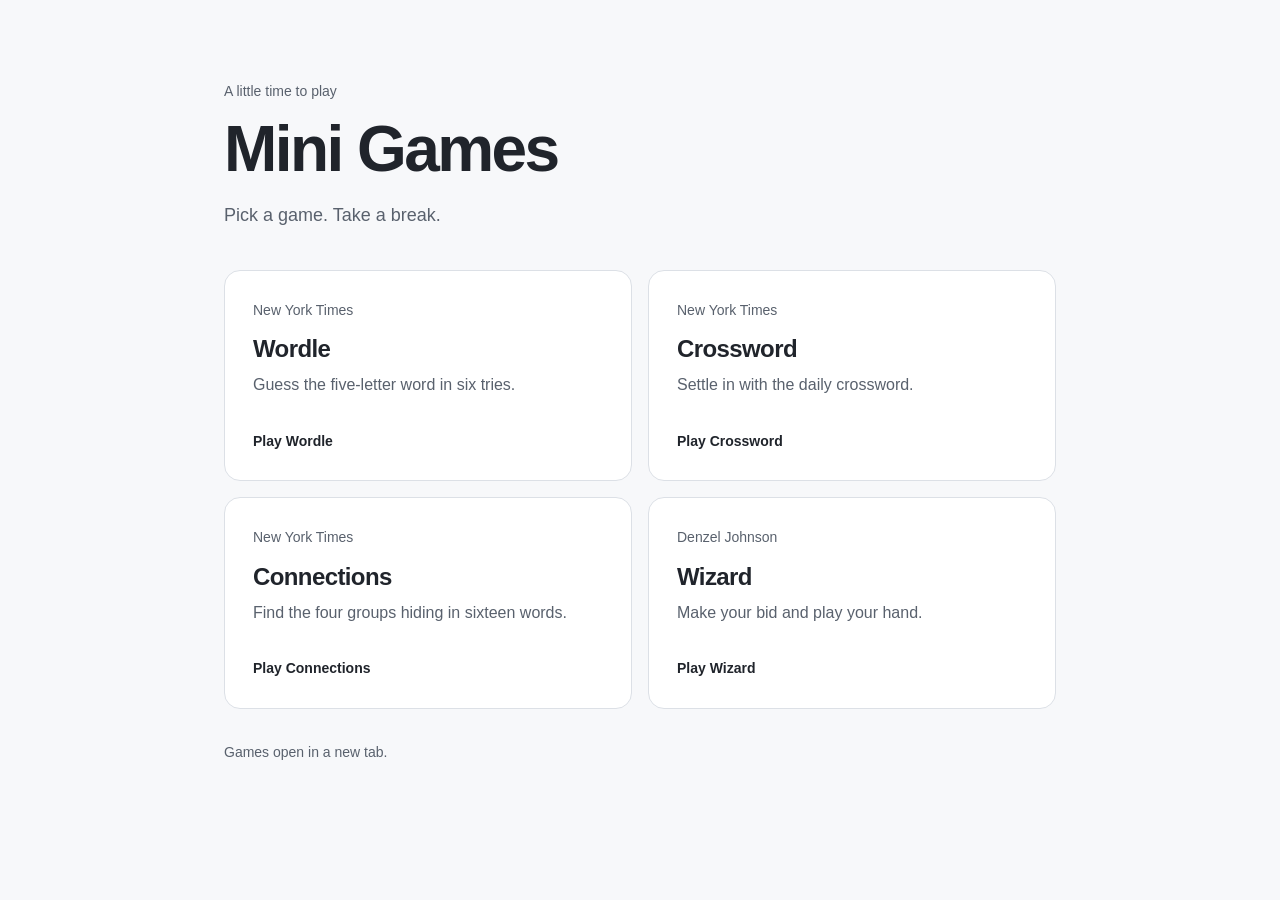
==== index.html @ c49edb9c "Publish Mini Games from source b6e7cf1" ====
<!doctype html>
<html lang="en">
<head>
  <meta charset="utf-8">
  <meta name="viewport" content="width=device-width, initial-scale=1">
  <meta name="description" content="A small collection of games for your next break.">
  <title>Mini Games</title>
  <link rel="icon" type="image/svg+xml" href="./favicon.svg">
  <link rel="stylesheet" href="./styles.css">
</head>
<body>
  <main class="page">
    <header class="page-header">
      <p class="eyebrow">A little time to play</p>
      <h1>Mini Games</h1>
      <p class="intro">Pick a game. Take a break.</p>
    </header>

    <nav class="games" aria-label="Choose a game">
      <a class="game-card" href="https://www.nytimes.com/games/wordle/index.html" target="_blank" rel="noopener noreferrer">
        <span class="source">New York Times</span>
        <h2>Wordle</h2>
        <p>Guess the five-letter word in six tries.</p>
        <span class="play">Play Wordle<span class="sr-only"> (opens in a new tab)</span></span>
      </a>

      <a class="game-card" href="https://www.nytimes.com/crosswords/game/daily" target="_blank" rel="noopener noreferrer">
        <span class="source">New York Times</span>
        <h2>Crossword</h2>
        <p>Settle in with the daily crossword.</p>
        <span class="play">Play Crossword<span class="sr-only"> (opens in a new tab)</span></span>
      </a>

      <a class="game-card" href="https://www.nytimes.com/games/connections" target="_blank" rel="noopener noreferrer">
        <span class="source">New York Times</span>
        <h2>Connections</h2>
        <p>Find the four groups hiding in sixteen words.</p>
        <span class="play">Play Connections<span class="sr-only"> (opens in a new tab)</span></span>
      </a>

      <a class="game-card" href="https://denzeljohnson.github.io/wizard-card-game/" target="_blank" rel="noopener noreferrer">
        <span class="source">Denzel Johnson</span>
        <h2>Wizard</h2>
        <p>Make your bid and play your hand.</p>
        <span class="play">Play Wizard<span class="sr-only"> (opens in a new tab)</span></span>
      </a>
    </nav>

    <footer><p>Games open in a new tab.</p></footer>
  </main>
</body>
</html>
---- styles.css ----
:root {
  color-scheme: light;
  font-family: -apple-system, BlinkMacSystemFont, "Segoe UI", sans-serif;
  color: #20242b;
  background: #f7f8fa;
}

* { box-sizing: border-box; }
body { margin: 0; line-height: 1.6; }
.page { width: min(100% - 3rem, 52rem); margin: 0 auto; padding: 5rem 0 2rem; }
.page-header { margin-bottom: 2.5rem; }
.eyebrow { margin: 0 0 .75rem; color: #59616d; font-size: .875rem; }
h1 { margin: 0; font-size: clamp(2.5rem, 7vw, 4rem); line-height: 1.1; letter-spacing: -.04em; }
.intro { margin: 1rem 0 0; color: #59616d; font-size: 1.125rem; }
.games { display: grid; grid-template-columns: repeat(2, minmax(0, 1fr)); gap: 1rem; }

.game-card {
  display: flex;
  flex-direction: column;
  min-width: 0;
  padding: 1.75rem;
  background: #fff;
  border: 1px solid #dce0e6;
  border-radius: 1rem;
  color: inherit;
  text-decoration: none;
  overflow-wrap: anywhere;
  transition: border-color 160ms ease, box-shadow 160ms ease;
}

.source { color: #59616d; font-size: .875rem; }
h2 { margin: .75rem 0 .5rem; font-size: 1.5rem; line-height: 1.3; letter-spacing: -.025em; }
.game-card p { margin: 0 0 2rem; color: #59616d; }
.play { margin-top: auto; font-size: .875rem; font-weight: 600; }
.game-card:focus-visible { outline: 3px solid #245bba; outline-offset: 4px; }
footer { margin-top: 2rem; color: #59616d; font-size: .875rem; }

.sr-only {
  position: absolute;
  width: 1px;
  height: 1px;
  padding: 0;
  margin: -1px;
  overflow: hidden;
  clip-path: inset(50%);
  white-space: nowrap;
  border: 0;
}

@media (hover: hover) {
  .game-card:hover { border-color: #a5aebc; box-shadow: 0 4px 16px #20242b0a; }
  .game-card:hover .play { text-decoration: underline; text-underline-offset: .2em; }
}

@media (max-width: 36rem) {
  .page { width: calc(100% - 2rem); padding-top: 3rem; }
  .games { grid-template-columns: minmax(0, 1fr); }
  .game-card { padding: 1.5rem; }
}

@media (prefers-reduced-motion: reduce) {
  .game-card { transition: none; }
}
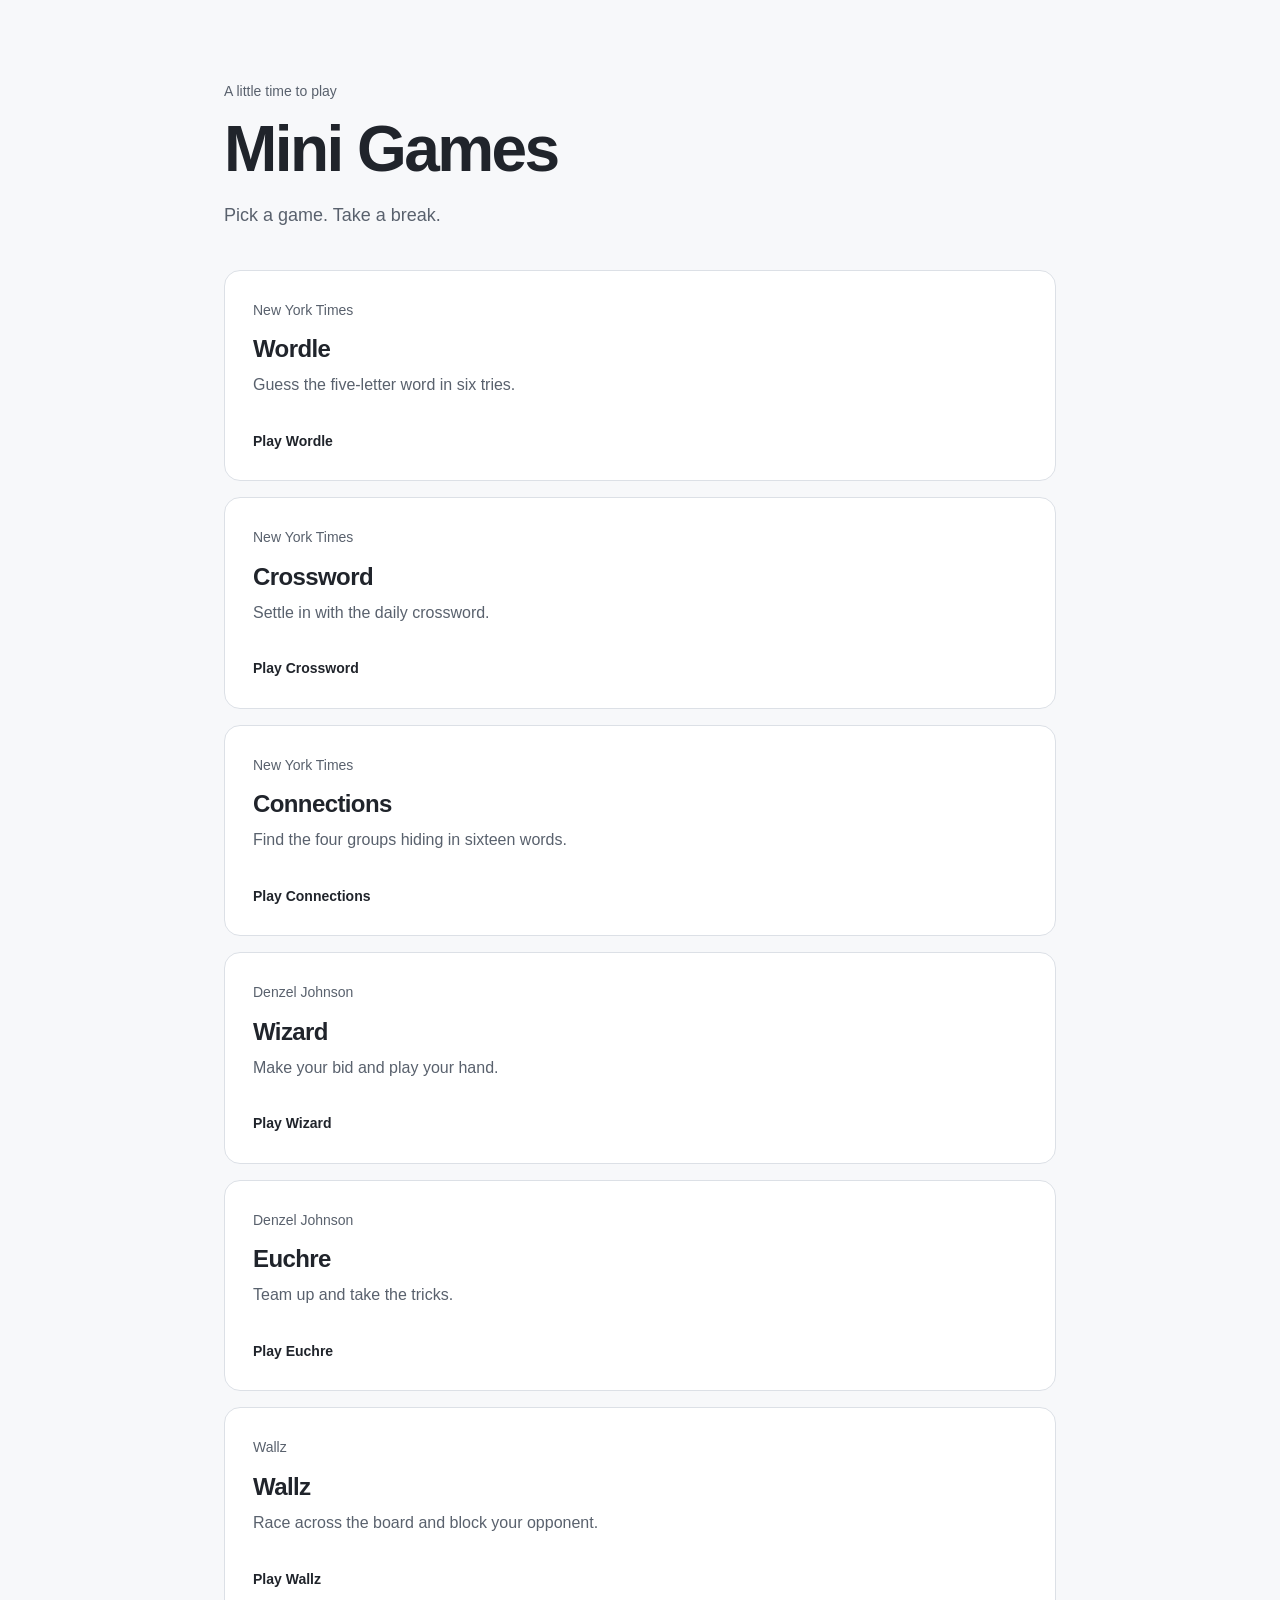
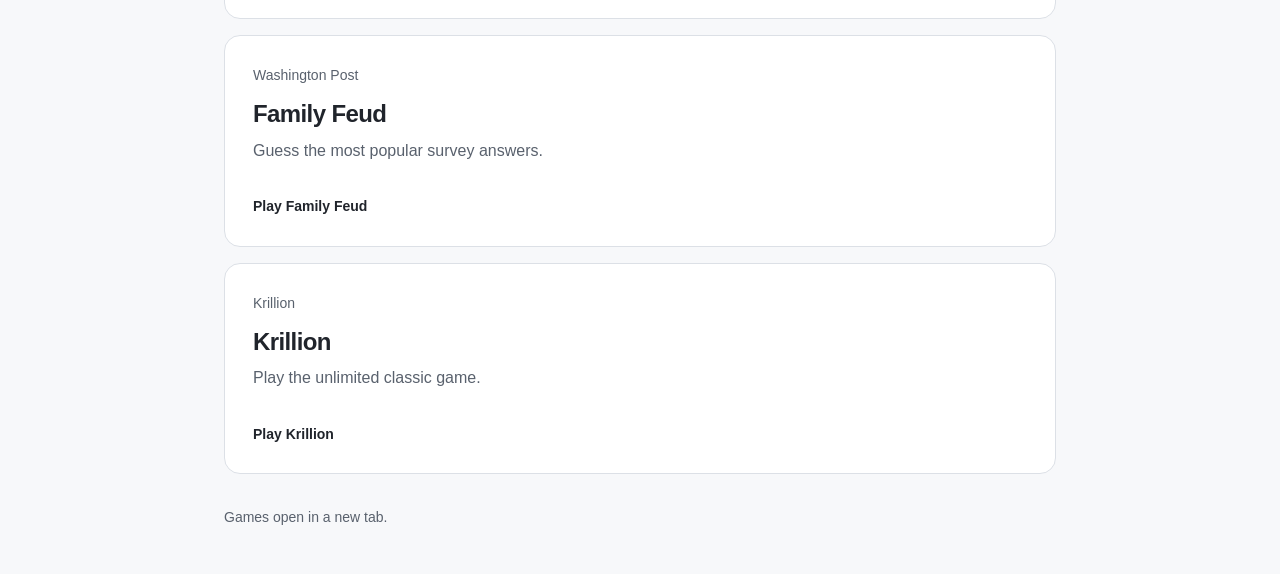
==== commit 460b3002: "Publish Mini Games from source 64581fb" ====
--- a/index.html
+++ b/index.html
@@ -6,7 +6,7 @@
   <meta name="description" content="A small collection of games for your next break.">
   <title>Mini Games</title>
   <link rel="icon" type="image/svg+xml" href="./favicon.svg">
-  <link rel="stylesheet" href="./styles.css">
+  <link rel="stylesheet" href="./styles.css?v=2">
 </head>
 <body>
   <main class="page">
@@ -44,6 +44,34 @@
         <p>Make your bid and play your hand.</p>
         <span class="play">Play Wizard<span class="sr-only"> (opens in a new tab)</span></span>
       </a>
+
+      <a class="game-card" href="https://denzeljohnson.github.io/euchre-card-game/" target="_blank" rel="noopener noreferrer">
+        <span class="source">Denzel Johnson</span>
+        <h2>Euchre</h2>
+        <p>Team up and take the tricks.</p>
+        <span class="play">Play Euchre<span class="sr-only"> (opens in a new tab)</span></span>
+      </a>
+
+      <a class="game-card" href="https://www.wallz.gg/" target="_blank" rel="noopener noreferrer">
+        <span class="source">Wallz</span>
+        <h2>Wallz</h2>
+        <p>Race across the board and block your opponent.</p>
+        <span class="play">Play Wallz<span class="sr-only"> (opens in a new tab)</span></span>
+      </a>
+
+      <a class="game-card" href="https://games.washingtonpost.com/games/family-feud" target="_blank" rel="noopener noreferrer">
+        <span class="source">Washington Post</span>
+        <h2>Family Feud</h2>
+        <p>Guess the most popular survey answers.</p>
+        <span class="play">Play Family Feud<span class="sr-only"> (opens in a new tab)</span></span>
+      </a>
+
+      <a class="game-card" href="https://krillion.io/unlimited/classic" target="_blank" rel="noopener noreferrer">
+        <span class="source">Krillion</span>
+        <h2>Krillion</h2>
+        <p>Play the unlimited classic game.</p>
+        <span class="play">Play Krillion<span class="sr-only"> (opens in a new tab)</span></span>
+      </a>
     </nav>
 
     <footer><p>Games open in a new tab.</p></footer>
--- a/styles.css
+++ b/styles.css
@@ -12,7 +12,7 @@
 .eyebrow { margin: 0 0 .75rem; color: #59616d; font-size: .875rem; }
 h1 { margin: 0; font-size: clamp(2.5rem, 7vw, 4rem); line-height: 1.1; letter-spacing: -.04em; }
 .intro { margin: 1rem 0 0; color: #59616d; font-size: 1.125rem; }
-.games { display: grid; grid-template-columns: repeat(2, minmax(0, 1fr)); gap: 1rem; }
+.games { display: grid; grid-template-columns: minmax(0, 1fr); gap: 1rem; }
 
 .game-card {
   display: flex;
@@ -54,7 +54,6 @@
 
 @media (max-width: 36rem) {
   .page { width: calc(100% - 2rem); padding-top: 3rem; }
-  .games { grid-template-columns: minmax(0, 1fr); }
   .game-card { padding: 1.5rem; }
 }
 
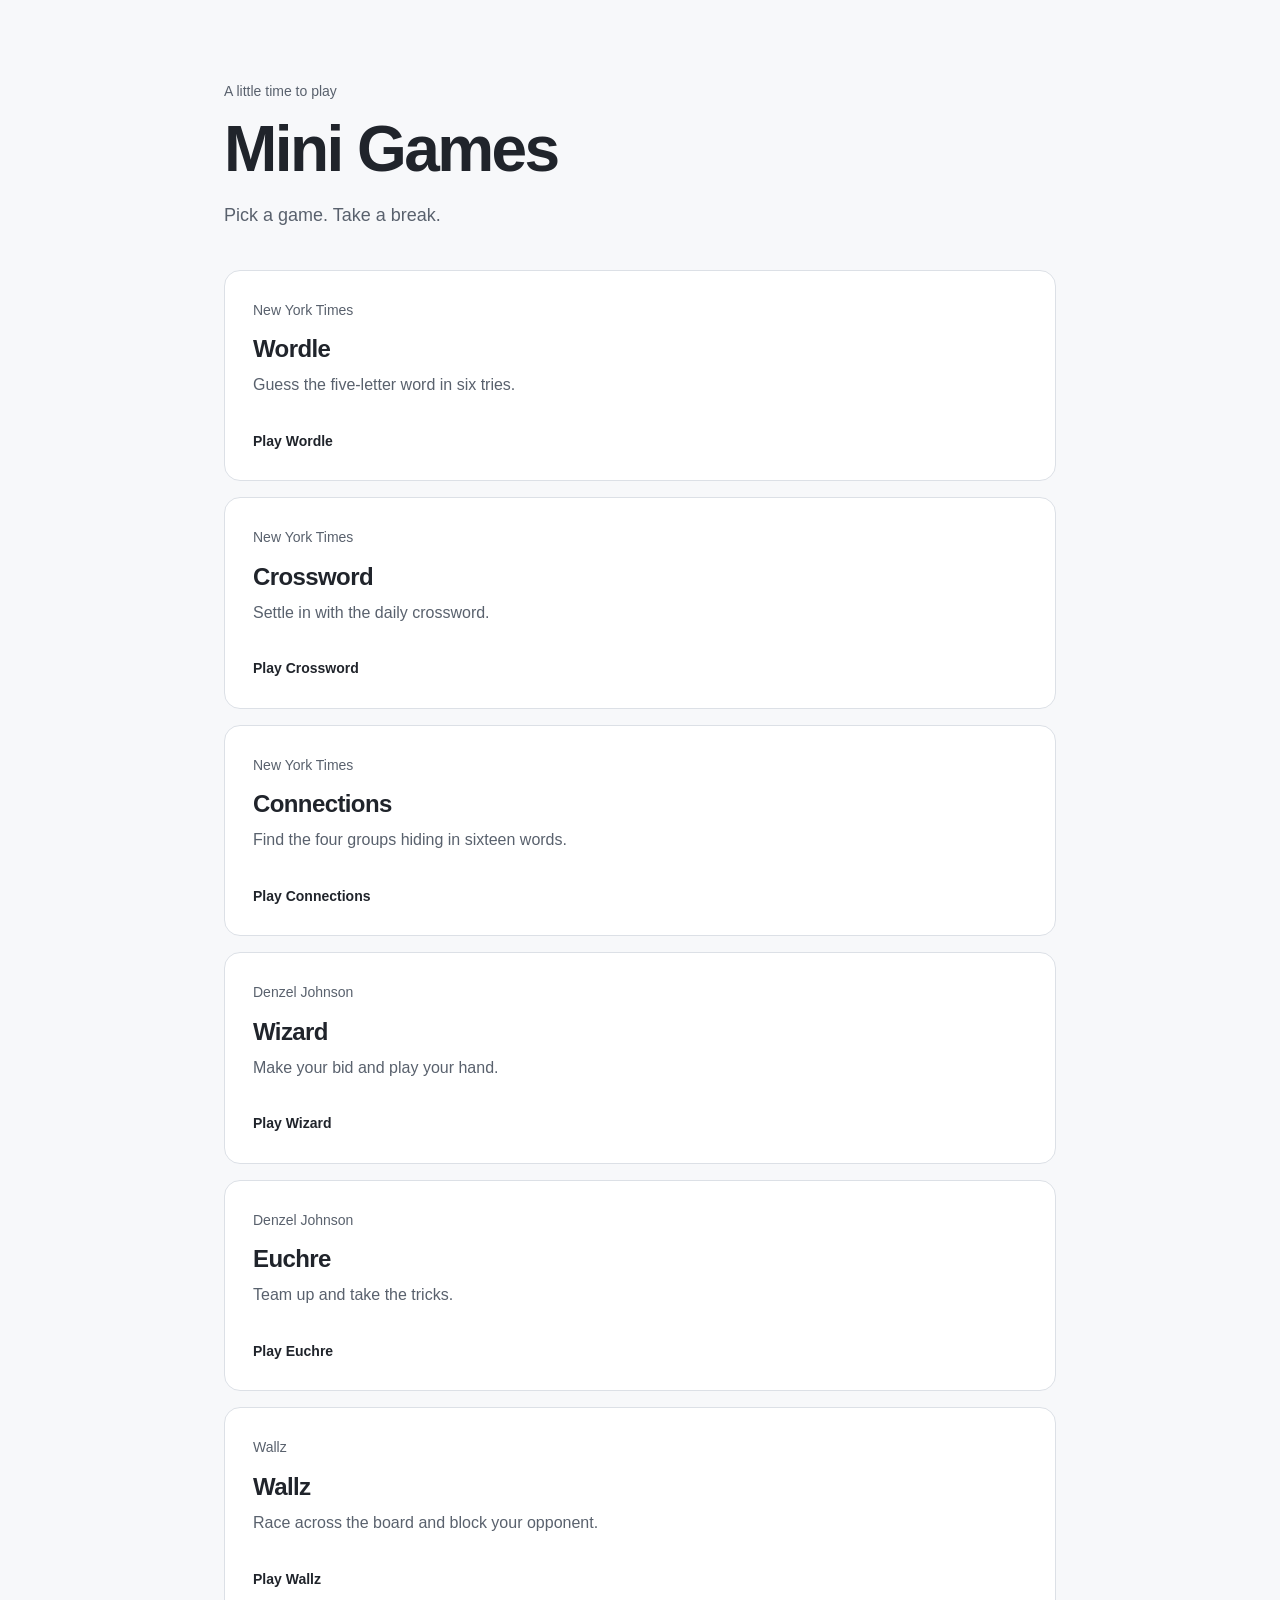
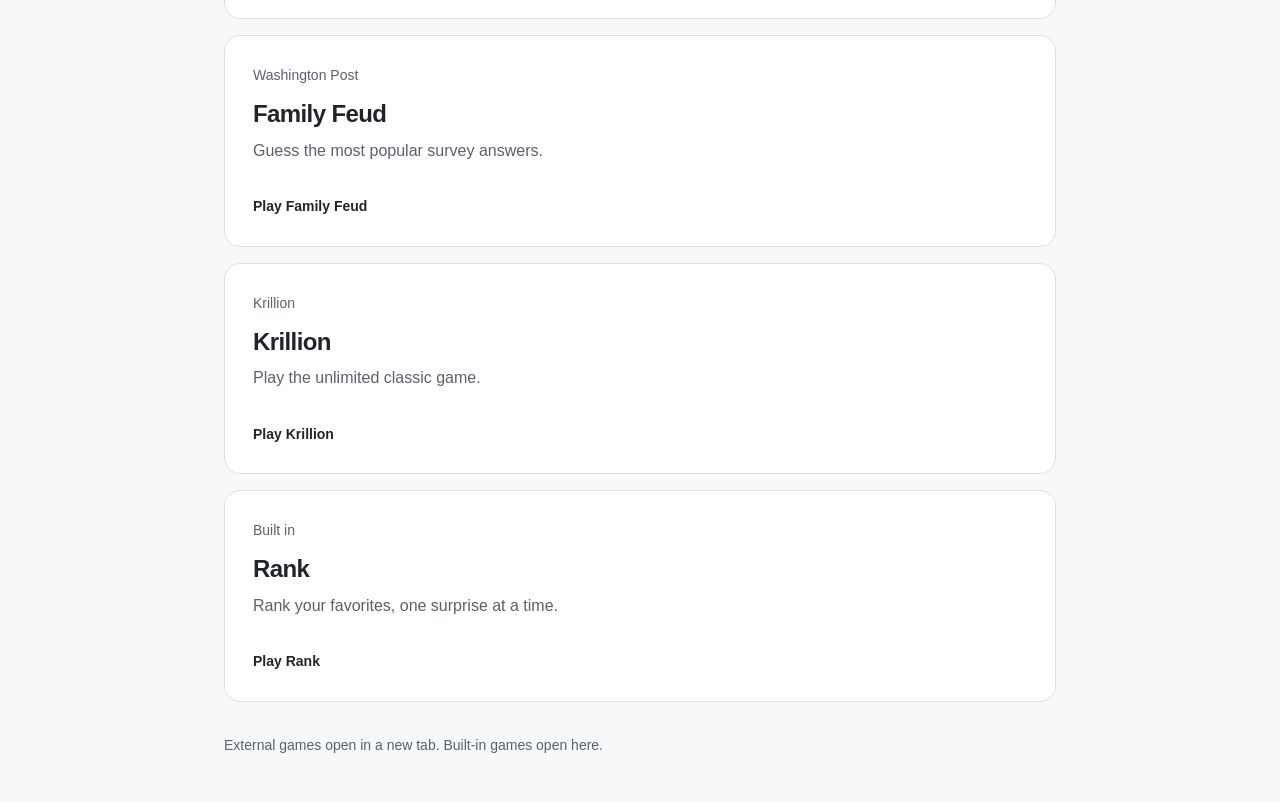
==== commit 9474a99a: "Publish Mini Games from source 9922ba5" ====
--- a/index.html
+++ b/index.html
@@ -72,9 +72,16 @@
         <p>Play the unlimited classic game.</p>
         <span class="play">Play Krillion<span class="sr-only"> (opens in a new tab)</span></span>
       </a>
+
+      <a class="game-card" href="./games/rank/">
+        <span class="source">Built in</span>
+        <h2>Rank</h2>
+        <p>Rank your favorites, one surprise at a time.</p>
+        <span class="play">Play Rank</span>
+      </a>
     </nav>
 
-    <footer><p>Games open in a new tab.</p></footer>
+    <footer><p>External games open in a new tab. Built-in games open here.</p></footer>
   </main>
 </body>
 </html>
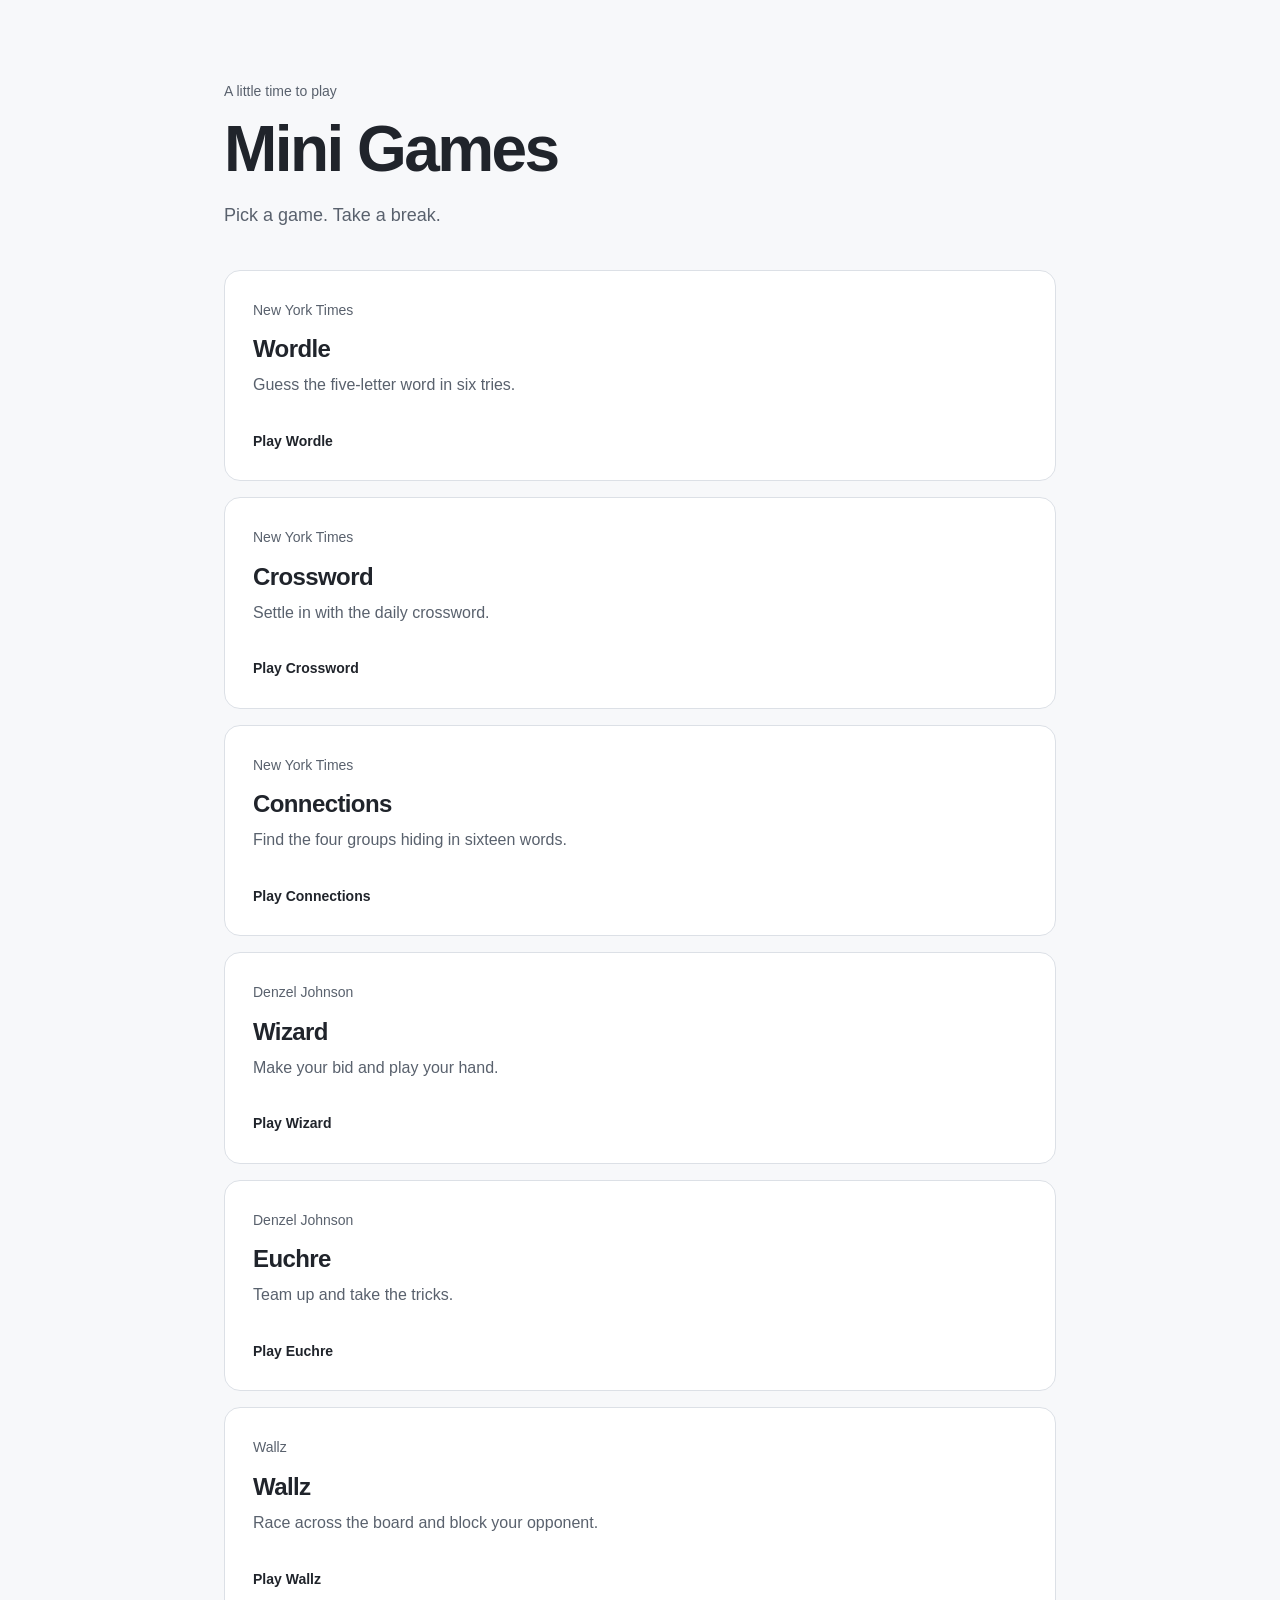
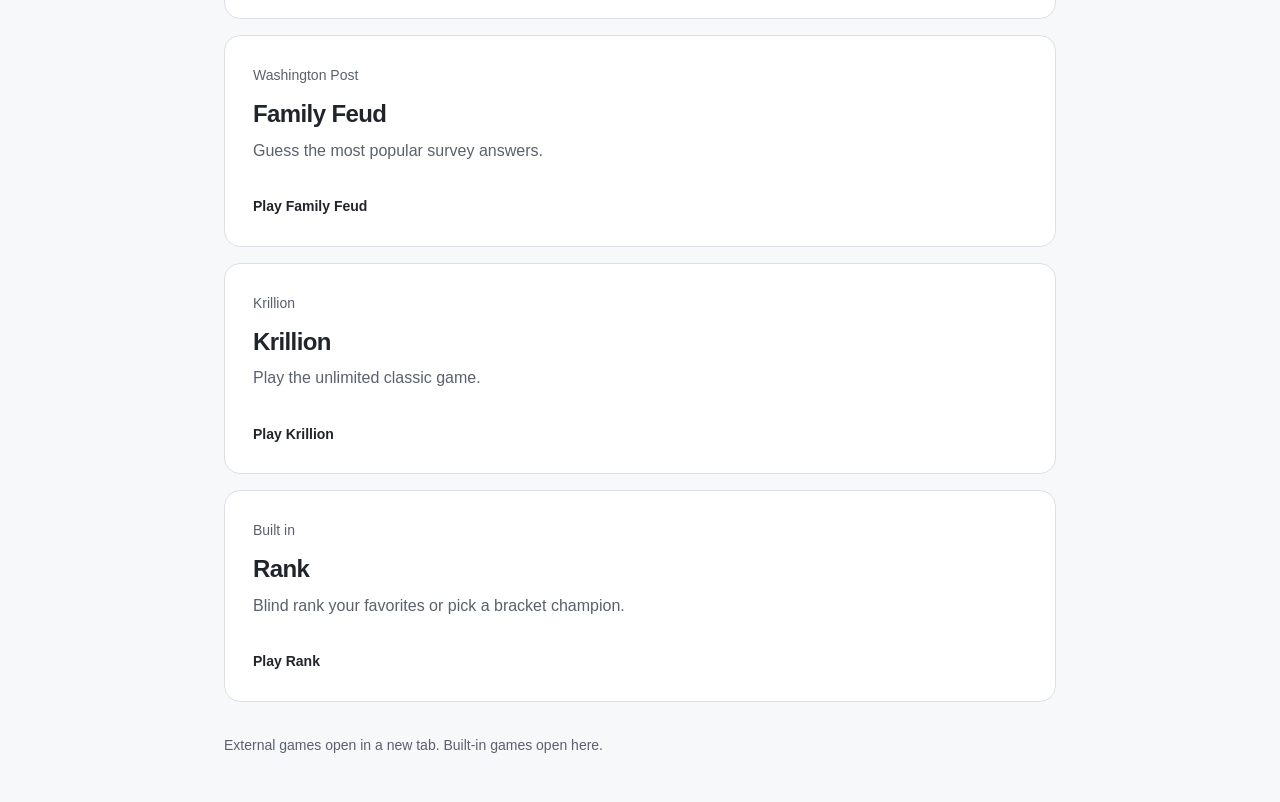
==== commit 1330d8c8: "Publish Mini Games from source 0267c9f" ====
--- a/index.html
+++ b/index.html
@@ -76,7 +76,7 @@
       <a class="game-card" href="./games/rank/">
         <span class="source">Built in</span>
         <h2>Rank</h2>
-        <p>Rank your favorites, one surprise at a time.</p>
+        <p>Blind rank your favorites or pick a bracket champion.</p>
         <span class="play">Play Rank</span>
       </a>
     </nav>
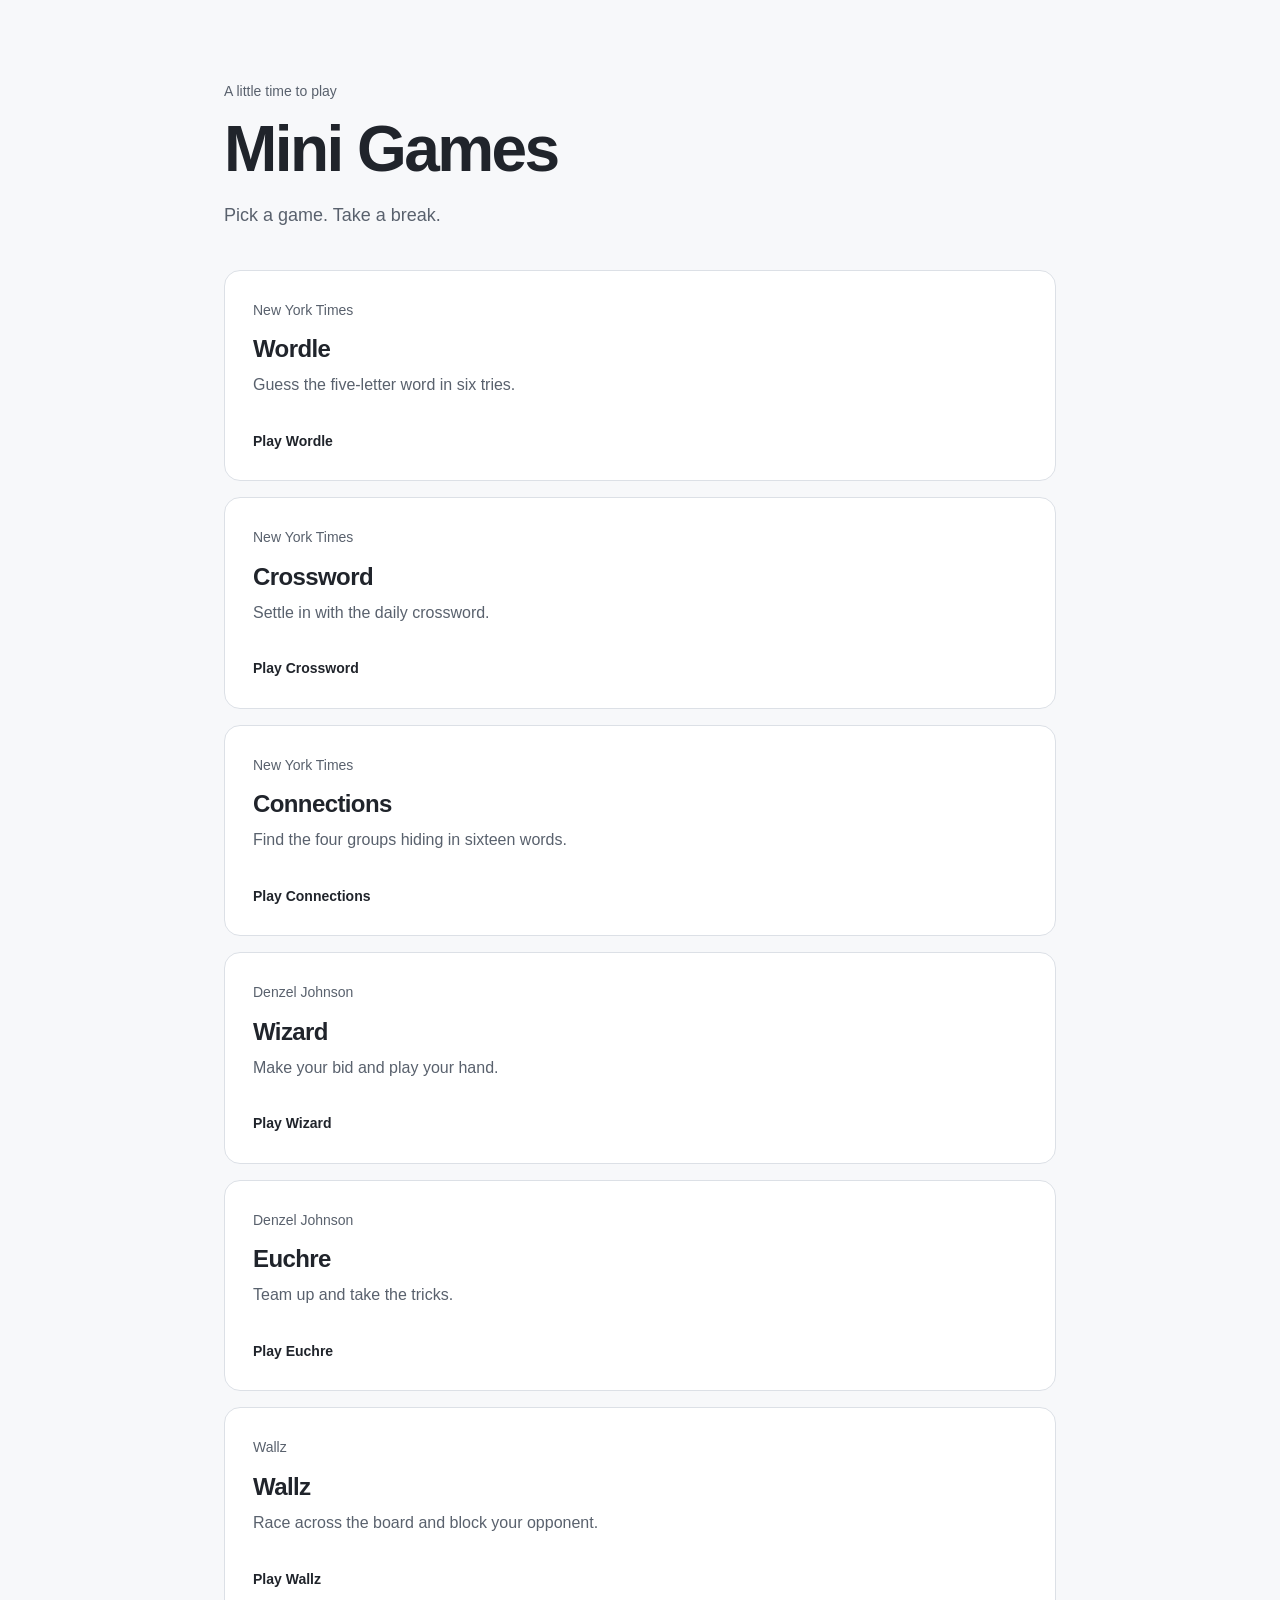
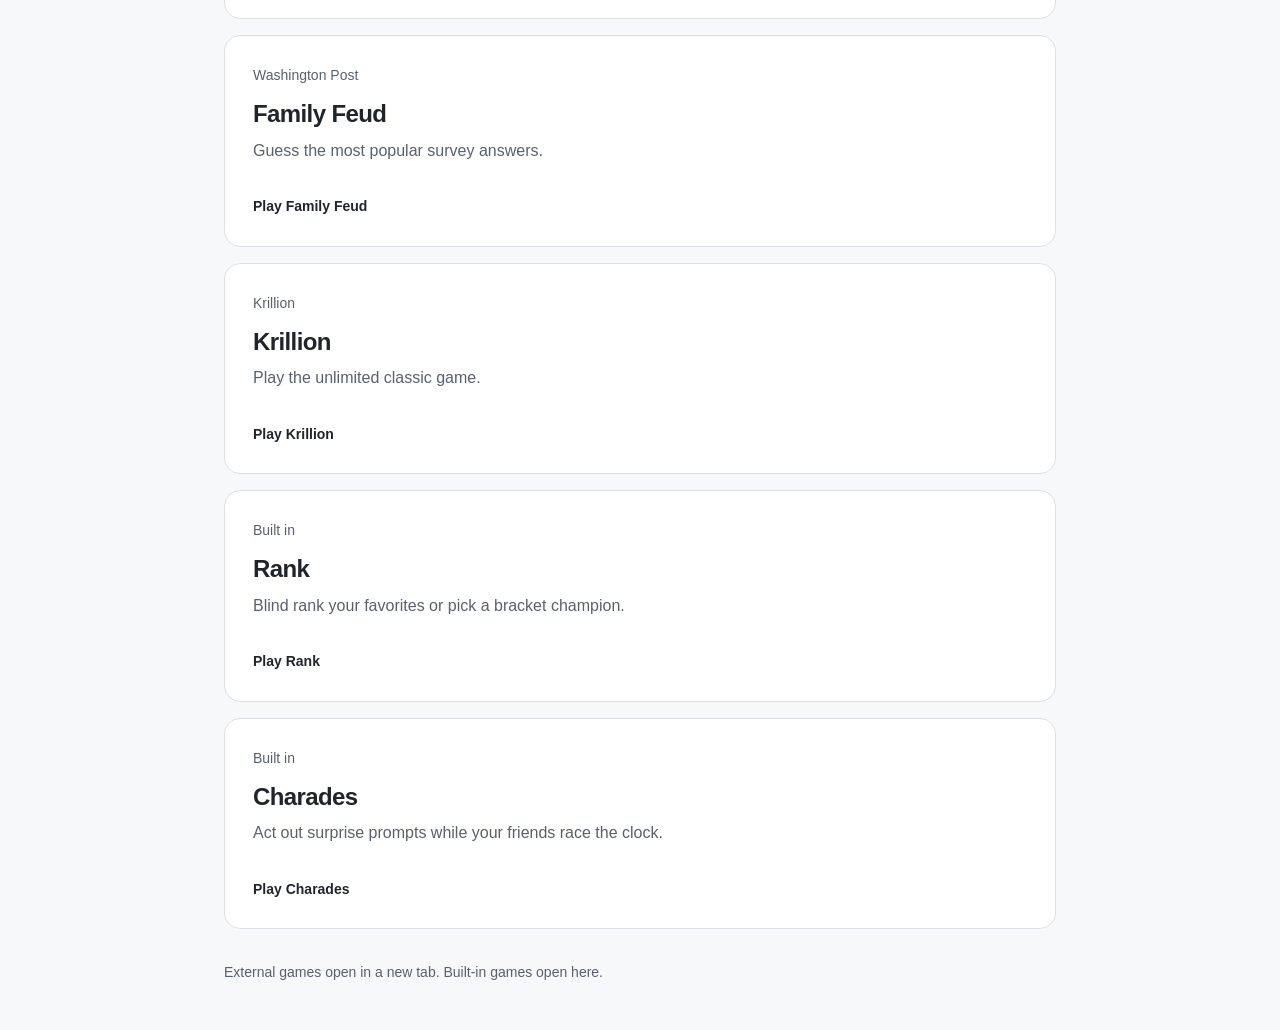
==== commit c11929fe: "Publish Mini Games from source 927d9c5" ====
--- a/index.html
+++ b/index.html
@@ -79,6 +79,12 @@
         <p>Blind rank your favorites or pick a bracket champion.</p>
         <span class="play">Play Rank</span>
       </a>
+      <a class="game-card" href="./games/charades/">
+        <span class="source">Built in</span>
+        <h2>Charades</h2>
+        <p>Act out surprise prompts while your friends race the clock.</p>
+        <span class="play">Play Charades</span>
+      </a>
     </nav>
 
     <footer><p>External games open in a new tab. Built-in games open here.</p></footer>
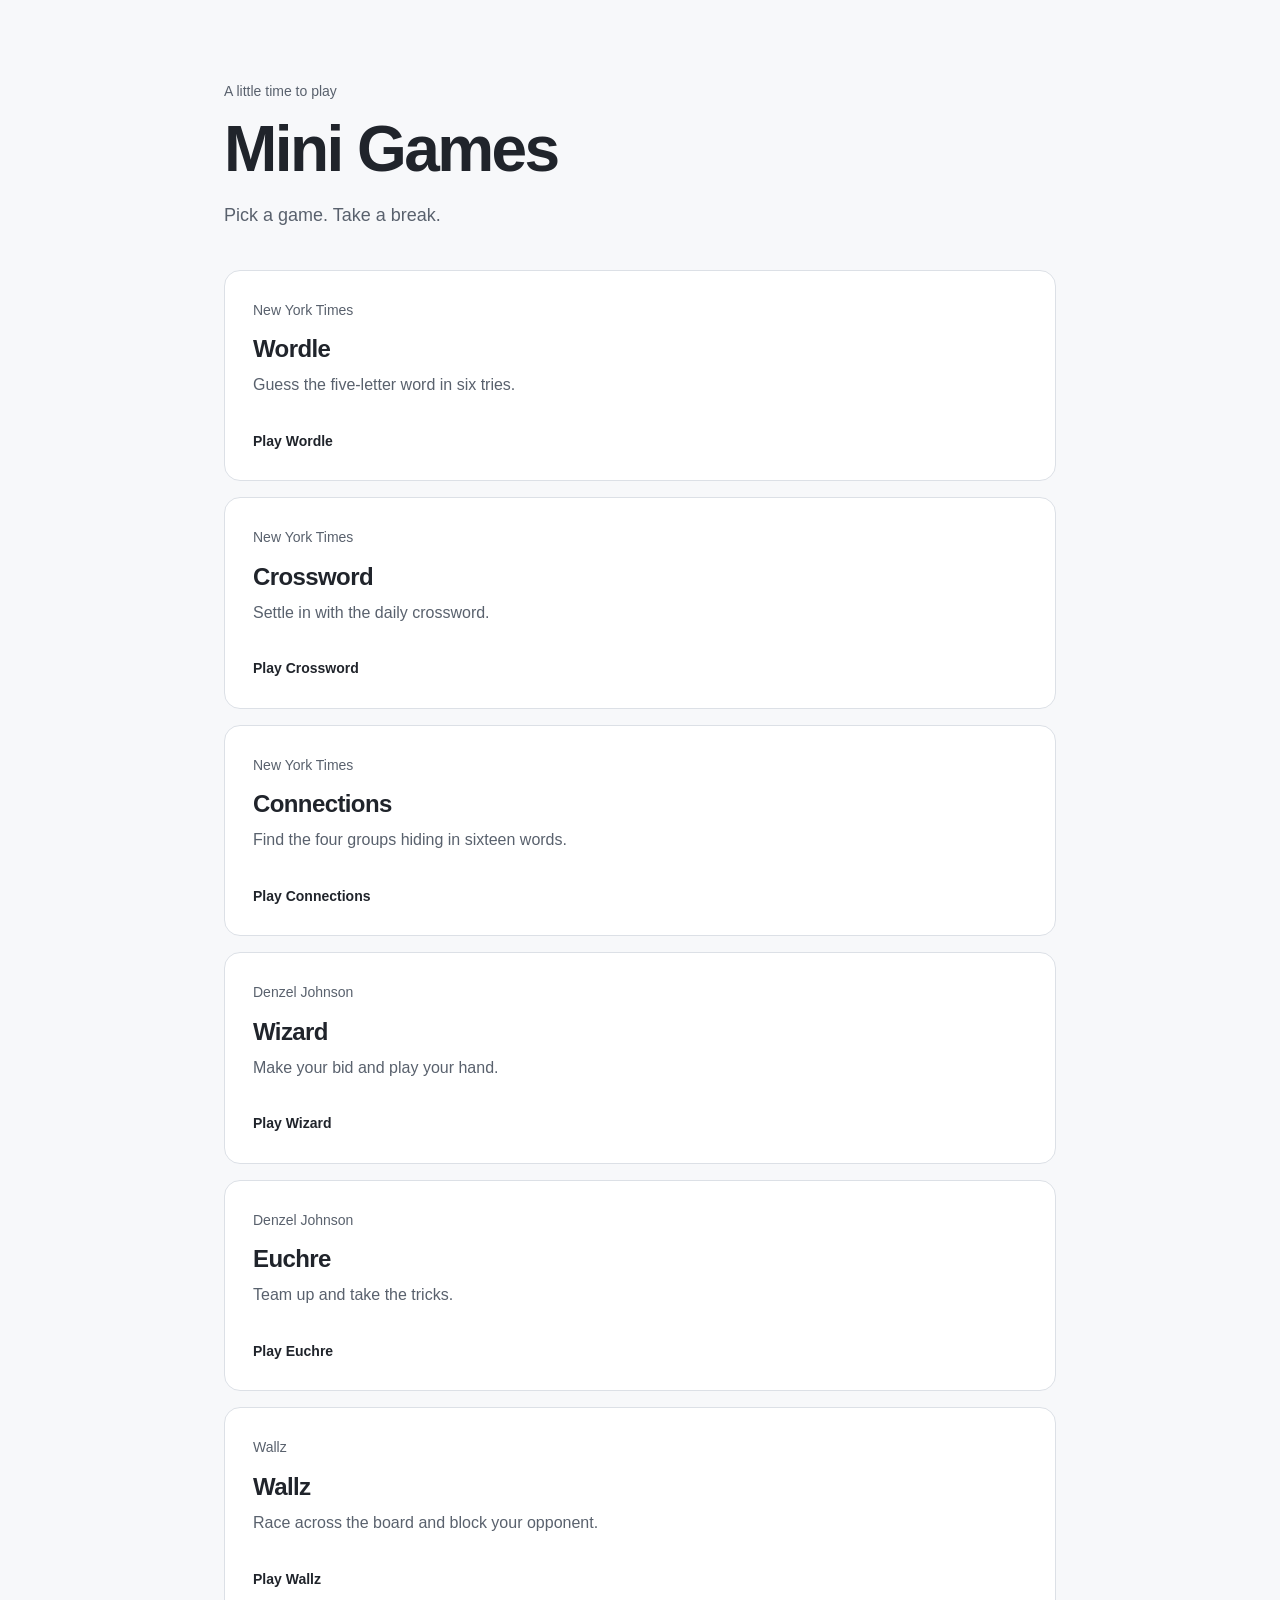
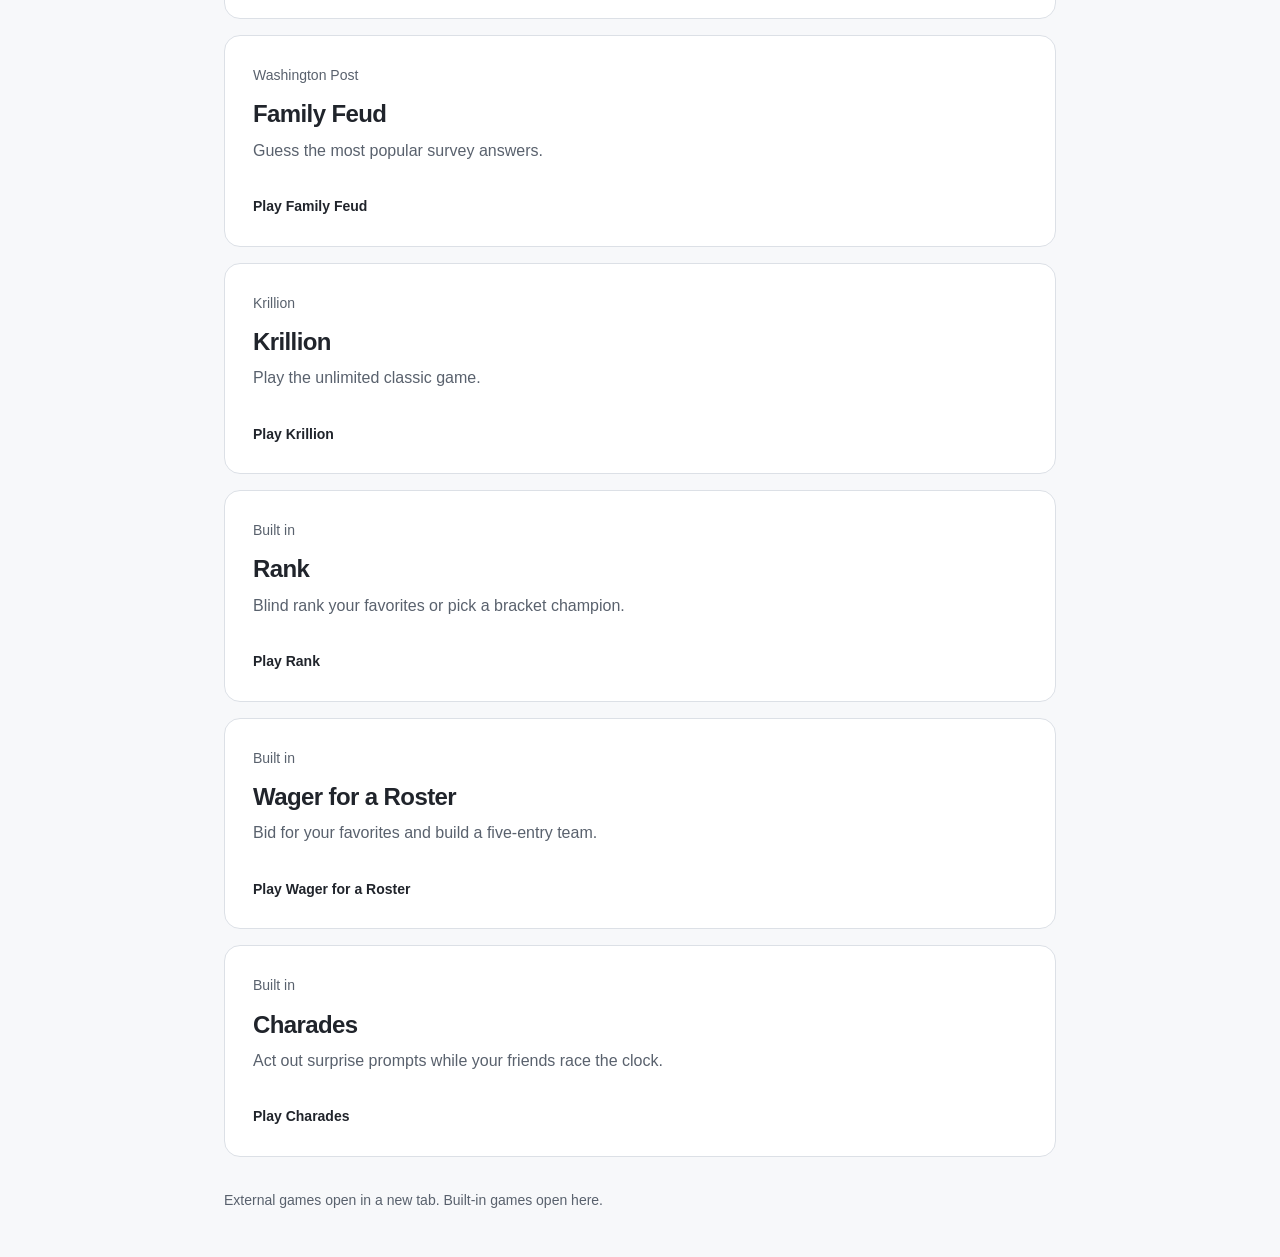
==== commit 791d7072: "Publish Mini Games from source 15a3385" ====
--- a/index.html
+++ b/index.html
@@ -79,6 +79,12 @@
         <p>Blind rank your favorites or pick a bracket champion.</p>
         <span class="play">Play Rank</span>
       </a>
+      <a class="game-card" href="./games/wager/">
+        <span class="source">Built in</span>
+        <h2>Wager for a Roster</h2>
+        <p>Bid for your favorites and build a five-entry team.</p>
+        <span class="play">Play Wager for a Roster</span>
+      </a>
       <a class="game-card" href="./games/charades/">
         <span class="source">Built in</span>
         <h2>Charades</h2>
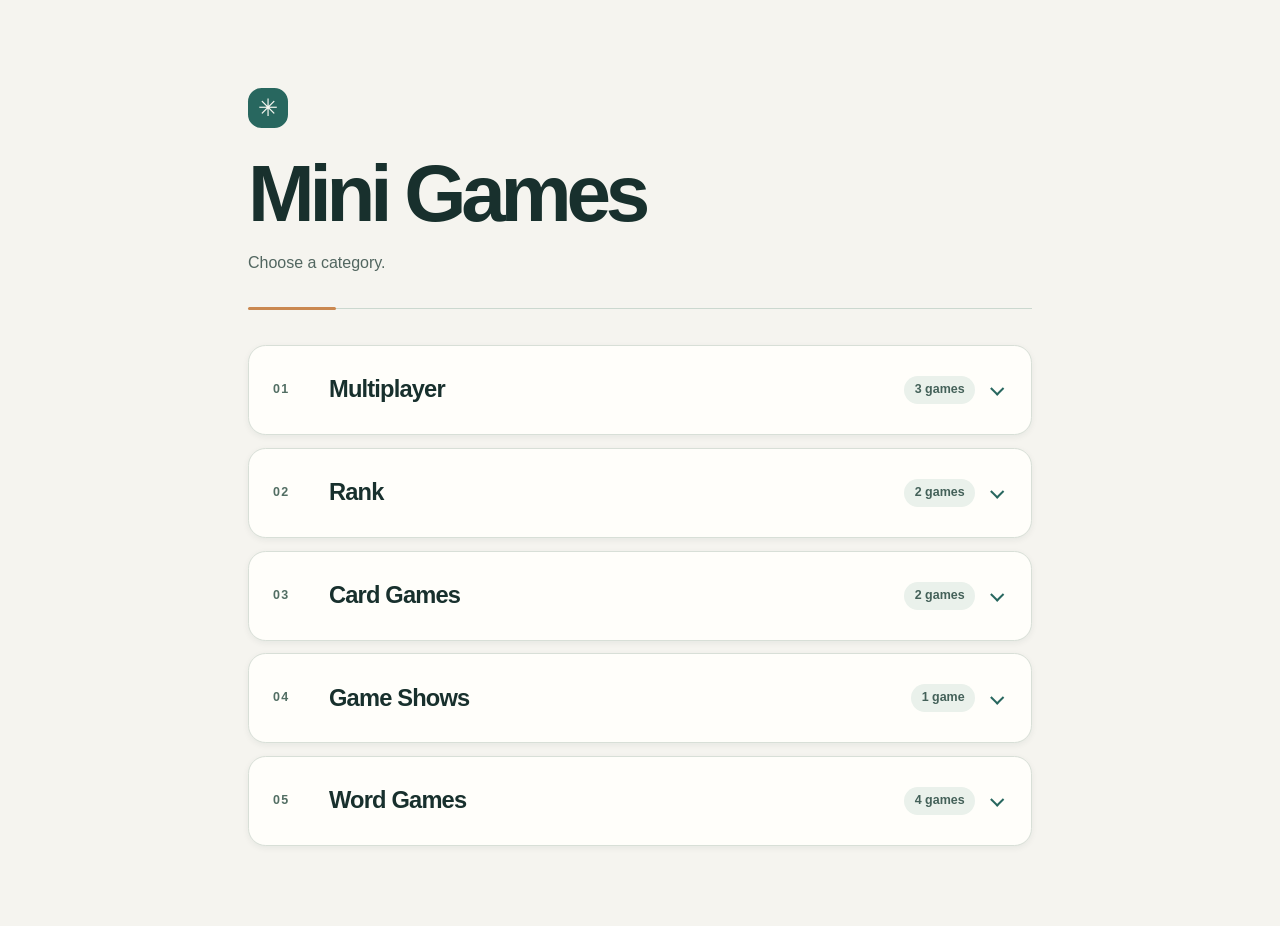
==== commit fad91e3e: "Publish Mini Games from source c3897a8" ====
--- a/index.html
+++ b/index.html
@@ -3,97 +3,62 @@
 <head>
   <meta charset="utf-8">
   <meta name="viewport" content="width=device-width, initial-scale=1">
-  <meta name="description" content="A small collection of games for your next break.">
+  <meta name="description" content="Pick a game from five collections of mini games.">
   <title>Mini Games</title>
   <link rel="icon" type="image/svg+xml" href="./favicon.svg">
-  <link rel="stylesheet" href="./styles.css?v=2">
+  <link rel="stylesheet" href="./styles.css?v=3">
 </head>
 <body>
-  <main class="page">
-    <header class="page-header">
-      <p class="eyebrow">A little time to play</p>
+  <main class="page hub-page">
+    <header class="hub-header">
+      <span class="hub-mark" aria-hidden="true">✳</span>
       <h1>Mini Games</h1>
-      <p class="intro">Pick a game. Take a break.</p>
+      <p>Choose a category.</p>
     </header>
 
     <nav class="games" aria-label="Choose a game">
-      <a class="game-card" href="https://www.nytimes.com/games/wordle/index.html" target="_blank" rel="noopener noreferrer">
-        <span class="source">New York Times</span>
-        <h2>Wordle</h2>
-        <p>Guess the five-letter word in six tries.</p>
-        <span class="play">Play Wordle<span class="sr-only"> (opens in a new tab)</span></span>
-      </a>
+      <details class="game-folder" data-folder="multiplayer">
+        <summary><span class="folder-index" aria-hidden="true">01</span><span class="folder-name">Multiplayer</span><span class="folder-count">3 games</span><span class="folder-chevron" aria-hidden="true"></span></summary>
+        <div class="folder-games">
+          <a class="game-link" href="./games/charades/"><span class="game-name">Charades</span><span class="game-arrow" aria-hidden="true">→</span></a>
+          <a class="game-link" href="./games/wager/"><span class="game-name">Wager for a Roster</span><span class="game-arrow" aria-hidden="true">→</span></a>
+          <a class="game-link" href="https://www.wallz.gg/" target="_blank" rel="noopener noreferrer"><span class="game-name">Wallz</span><span class="game-arrow" aria-hidden="true">↗</span><span class="sr-only">opens in a new tab</span></a>
+        </div>
+      </details>
 
-      <a class="game-card" href="https://www.nytimes.com/crosswords/game/daily" target="_blank" rel="noopener noreferrer">
-        <span class="source">New York Times</span>
-        <h2>Crossword</h2>
-        <p>Settle in with the daily crossword.</p>
-        <span class="play">Play Crossword<span class="sr-only"> (opens in a new tab)</span></span>
-      </a>
+      <details class="game-folder" data-folder="rank">
+        <summary><span class="folder-index" aria-hidden="true">02</span><span class="folder-name">Rank</span><span class="folder-count">2 games</span><span class="folder-chevron" aria-hidden="true"></span></summary>
+        <div class="folder-games">
+          <a class="game-link" href="./games/rank/?mode=blind"><span class="game-name">Blind Ranking</span><span class="game-arrow" aria-hidden="true">→</span></a>
+          <a class="game-link" href="./games/rank/?mode=bracket"><span class="game-name">Bracket Ranking</span><span class="game-arrow" aria-hidden="true">→</span></a>
+        </div>
+      </details>
 
-      <a class="game-card" href="https://www.nytimes.com/games/connections" target="_blank" rel="noopener noreferrer">
-        <span class="source">New York Times</span>
-        <h2>Connections</h2>
-        <p>Find the four groups hiding in sixteen words.</p>
-        <span class="play">Play Connections<span class="sr-only"> (opens in a new tab)</span></span>
-      </a>
+      <details class="game-folder" data-folder="card-games">
+        <summary><span class="folder-index" aria-hidden="true">03</span><span class="folder-name">Card Games</span><span class="folder-count">2 games</span><span class="folder-chevron" aria-hidden="true"></span></summary>
+        <div class="folder-games">
+          <a class="game-link" href="https://denzeljohnson.github.io/wizard-card-game/" target="_blank" rel="noopener noreferrer"><span class="game-name">Wizard</span><span class="game-arrow" aria-hidden="true">↗</span><span class="sr-only">opens in a new tab</span></a>
+          <a class="game-link" href="https://denzeljohnson.github.io/euchre-card-game/" target="_blank" rel="noopener noreferrer"><span class="game-name">Euchre</span><span class="game-arrow" aria-hidden="true">↗</span><span class="sr-only">opens in a new tab</span></a>
+        </div>
+      </details>
 
-      <a class="game-card" href="https://denzeljohnson.github.io/wizard-card-game/" target="_blank" rel="noopener noreferrer">
-        <span class="source">Denzel Johnson</span>
-        <h2>Wizard</h2>
-        <p>Make your bid and play your hand.</p>
-        <span class="play">Play Wizard<span class="sr-only"> (opens in a new tab)</span></span>
-      </a>
+      <details class="game-folder" data-folder="game-shows">
+        <summary><span class="folder-index" aria-hidden="true">04</span><span class="folder-name">Game Shows</span><span class="folder-count">1 game</span><span class="folder-chevron" aria-hidden="true"></span></summary>
+        <div class="folder-games">
+          <a class="game-link" href="https://games.washingtonpost.com/games/family-feud" target="_blank" rel="noopener noreferrer"><span class="game-name">Family Feud</span><span class="game-arrow" aria-hidden="true">↗</span><span class="sr-only">opens in a new tab</span></a>
+        </div>
+      </details>
 
-      <a class="game-card" href="https://denzeljohnson.github.io/euchre-card-game/" target="_blank" rel="noopener noreferrer">
-        <span class="source">Denzel Johnson</span>
-        <h2>Euchre</h2>
-        <p>Team up and take the tricks.</p>
-        <span class="play">Play Euchre<span class="sr-only"> (opens in a new tab)</span></span>
-      </a>
-
-      <a class="game-card" href="https://www.wallz.gg/" target="_blank" rel="noopener noreferrer">
-        <span class="source">Wallz</span>
-        <h2>Wallz</h2>
-        <p>Race across the board and block your opponent.</p>
-        <span class="play">Play Wallz<span class="sr-only"> (opens in a new tab)</span></span>
-      </a>
-
-      <a class="game-card" href="https://games.washingtonpost.com/games/family-feud" target="_blank" rel="noopener noreferrer">
-        <span class="source">Washington Post</span>
-        <h2>Family Feud</h2>
-        <p>Guess the most popular survey answers.</p>
-        <span class="play">Play Family Feud<span class="sr-only"> (opens in a new tab)</span></span>
-      </a>
-
-      <a class="game-card" href="https://krillion.io/unlimited/classic" target="_blank" rel="noopener noreferrer">
-        <span class="source">Krillion</span>
-        <h2>Krillion</h2>
-        <p>Play the unlimited classic game.</p>
-        <span class="play">Play Krillion<span class="sr-only"> (opens in a new tab)</span></span>
-      </a>
-
-      <a class="game-card" href="./games/rank/">
-        <span class="source">Built in</span>
-        <h2>Rank</h2>
-        <p>Blind rank your favorites or pick a bracket champion.</p>
-        <span class="play">Play Rank</span>
-      </a>
-      <a class="game-card" href="./games/wager/">
-        <span class="source">Built in</span>
-        <h2>Wager for a Roster</h2>
-        <p>Bid for your favorites and build a five-entry team.</p>
-        <span class="play">Play Wager for a Roster</span>
-      </a>
-      <a class="game-card" href="./games/charades/">
-        <span class="source">Built in</span>
-        <h2>Charades</h2>
-        <p>Act out surprise prompts while your friends race the clock.</p>
-        <span class="play">Play Charades</span>
-      </a>
+      <details class="game-folder" data-folder="word-games">
+        <summary><span class="folder-index" aria-hidden="true">05</span><span class="folder-name">Word Games</span><span class="folder-count">4 games</span><span class="folder-chevron" aria-hidden="true"></span></summary>
+        <div class="folder-games">
+          <a class="game-link" href="https://www.nytimes.com/games/wordle/index.html" target="_blank" rel="noopener noreferrer"><span class="game-name">Wordle</span><span class="game-arrow" aria-hidden="true">↗</span><span class="sr-only">opens in a new tab</span></a>
+          <a class="game-link" href="https://www.nytimes.com/crosswords/game/daily" target="_blank" rel="noopener noreferrer"><span class="game-name">Crossword</span><span class="game-arrow" aria-hidden="true">↗</span><span class="sr-only">opens in a new tab</span></a>
+          <a class="game-link" href="https://www.nytimes.com/games/connections" target="_blank" rel="noopener noreferrer"><span class="game-name">Connections</span><span class="game-arrow" aria-hidden="true">↗</span><span class="sr-only">opens in a new tab</span></a>
+          <a class="game-link" href="https://krillion.io/unlimited/classic" target="_blank" rel="noopener noreferrer"><span class="game-name">Krillion</span><span class="game-arrow" aria-hidden="true">↗</span><span class="sr-only">opens in a new tab</span></a>
+        </div>
+      </details>
     </nav>
-
-    <footer><p>External games open in a new tab. Built-in games open here.</p></footer>
   </main>
 </body>
 </html>
--- a/styles.css
+++ b/styles.css
@@ -1,39 +1,42 @@
 :root {
   color-scheme: light;
   font-family: -apple-system, BlinkMacSystemFont, "Segoe UI", sans-serif;
-  color: #20242b;
-  background: #f7f8fa;
+  color: #18302d;
+  background: #f5f4ef;
 }
 
 * { box-sizing: border-box; }
 body { margin: 0; line-height: 1.6; }
 .page { width: min(100% - 3rem, 52rem); margin: 0 auto; padding: 5rem 0 2rem; }
 .page-header { margin-bottom: 2.5rem; }
-.eyebrow { margin: 0 0 .75rem; color: #59616d; font-size: .875rem; }
+.eyebrow { margin: 0 0 .75rem; color: #586963; font-size: .875rem; }
 h1 { margin: 0; font-size: clamp(2.5rem, 7vw, 4rem); line-height: 1.1; letter-spacing: -.04em; }
-.intro { margin: 1rem 0 0; color: #59616d; font-size: 1.125rem; }
-.games { display: grid; grid-template-columns: minmax(0, 1fr); gap: 1rem; }
+.intro { margin: 1rem 0 0; color: #586963; font-size: 1.125rem; }
+h2 { margin: .75rem 0 .5rem; font-size: 1.5rem; line-height: 1.3; letter-spacing: -.025em; }
+footer { margin-top: 2rem; color: #586963; font-size: .875rem; }
 
-.game-card {
-  display: flex;
-  flex-direction: column;
-  min-width: 0;
-  padding: 1.75rem;
-  background: #fff;
-  border: 1px solid #dce0e6;
-  border-radius: 1rem;
-  color: inherit;
-  text-decoration: none;
-  overflow-wrap: anywhere;
-  transition: border-color 160ms ease, box-shadow 160ms ease;
-}
+.hub-page { width: min(100% - 3rem, 49rem); padding-top: clamp(3rem, 8vw, 5.5rem); padding-bottom: 5rem; }
+.hub-header { position: relative; margin-bottom: 2.25rem; padding: 0 0 2rem; border-bottom: 1px solid #cbd8cf; }
+.hub-header::after { content: ""; position: absolute; left: 0; bottom: -2px; width: 5.5rem; height: 3px; background: #ca8850; border-radius: 99px; }
+.hub-mark { display: grid; place-items: center; width: 2.5rem; height: 2.5rem; margin-bottom: 1.4rem; border-radius: .85rem; color: #f8f8f1; background: #28675f; font-size: 1.5rem; line-height: 1; }
+.hub-header h1 { font-size: clamp(3.2rem, 9vw, 5rem); font-weight: 750; letter-spacing: -.065em; }
+.hub-header p { margin: .75rem 0 0; color: #526660; font-size: 1rem; }
+.games { display: grid; grid-template-columns: minmax(0, 1fr); gap: .8rem; }
 
-.source { color: #59616d; font-size: .875rem; }
-h2 { margin: .75rem 0 .5rem; font-size: 1.5rem; line-height: 1.3; letter-spacing: -.025em; }
-.game-card p { margin: 0 0 2rem; color: #59616d; }
-.play { margin-top: auto; font-size: .875rem; font-weight: 600; }
-.game-card:focus-visible { outline: 3px solid #245bba; outline-offset: 4px; }
-footer { margin-top: 2rem; color: #59616d; font-size: .875rem; }
+.game-folder { min-width: 0; overflow: hidden; border: 1px solid #d8dfd7; border-radius: 1.1rem; background: #fffefa; box-shadow: 0 2px 6px #172e2910; }
+.game-folder[open] { border-color: #a7c4b7; box-shadow: 0 8px 24px #193d3614; }
+.game-folder summary { display: grid; grid-template-columns: 2.5rem minmax(0, 1fr) auto 1rem; align-items: center; gap: 1rem; min-height: 5.5rem; padding: 1.15rem 1.5rem; cursor: pointer; list-style: none; }
+.game-folder summary::-webkit-details-marker { display: none; }
+.game-folder summary:focus-visible, .game-link:focus-visible { outline: 3px solid #28675f; outline-offset: -4px; border-radius: .8rem; }
+.folder-index { color: #526e63; font-size: .78rem; font-weight: 700; letter-spacing: .1em; font-variant-numeric: tabular-nums; }
+.folder-name { min-width: 0; overflow-wrap: anywhere; font-size: clamp(1.2rem, 3vw, 1.48rem); font-weight: 700; line-height: 1.25; letter-spacing: -.035em; }
+.folder-count { padding: .25rem .65rem; border-radius: 99px; color: #446159; background: #eaf1eb; font-size: .78rem; font-weight: 650; white-space: nowrap; }
+.folder-chevron { width: .6rem; height: .6rem; border-right: 2px solid #28675f; border-bottom: 2px solid #28675f; transform: rotate(45deg) translateY(-2px); transition: transform 160ms ease; }
+.game-folder[open] .folder-chevron { transform: rotate(225deg) translateY(-2px); }
+.folder-games { padding: .35rem 1.5rem .65rem 5rem; border-top: 1px solid #e0e8df; background: #f9fbf7; }
+.game-link { display: flex; align-items: center; justify-content: space-between; gap: 1rem; min-height: 3.8rem; padding: .75rem .85rem; border-radius: .7rem; color: #214b44; font-size: 1.08rem; font-weight: 600; line-height: 1.3; text-decoration: none; overflow-wrap: anywhere; }
+.game-link + .game-link { border-top: 1px solid #e3eae2; border-radius: 0; }
+.game-arrow { flex: none; color: #668b7e; font-size: 1.25rem; line-height: 1; transition: transform 160ms ease; }
 
 .sr-only {
   position: absolute;
@@ -48,15 +51,19 @@
 }
 
 @media (hover: hover) {
-  .game-card:hover { border-color: #a5aebc; box-shadow: 0 4px 16px #20242b0a; }
-  .game-card:hover .play { text-decoration: underline; text-underline-offset: .2em; }
+  .game-folder summary:hover { background: #f4f8f3; }
+  .game-link:hover { color: #153d34; background: #edf5ed; }
+  .game-link:hover .game-arrow { transform: translate(2px, -2px); }
 }
 
 @media (max-width: 36rem) {
   .page { width: calc(100% - 2rem); padding-top: 3rem; }
-  .game-card { padding: 1.5rem; }
+  .hub-page { padding-bottom: 3rem; }
+  .hub-header { margin-bottom: 1.7rem; }
+  .game-folder summary { grid-template-columns: 1.75rem minmax(0, 1fr) auto .75rem; gap: .5rem; min-height: 4.8rem; padding: .85rem 1rem; }
+  .folder-games { padding-left: 1rem; padding-right: 1rem; }
 }
 
 @media (prefers-reduced-motion: reduce) {
-  .game-card { transition: none; }
+  .folder-chevron, .game-arrow { transition: none; }
 }
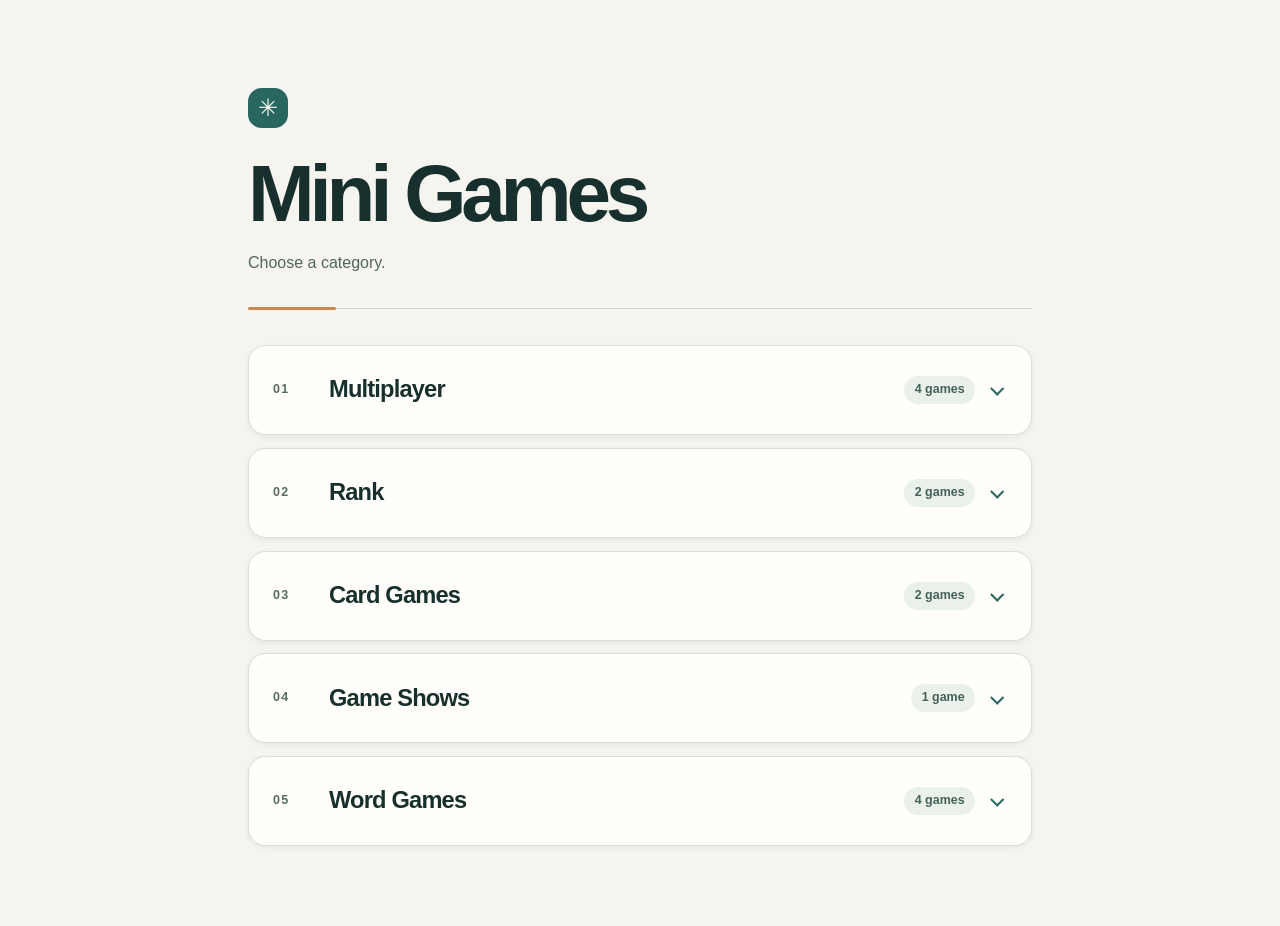
==== commit d889ed3a: "Publish Mini Games from source c7ba07a" ====
--- a/index.html
+++ b/index.html
@@ -18,9 +18,10 @@
 
     <nav class="games" aria-label="Choose a game">
       <details class="game-folder" data-folder="multiplayer">
-        <summary><span class="folder-index" aria-hidden="true">01</span><span class="folder-name">Multiplayer</span><span class="folder-count">3 games</span><span class="folder-chevron" aria-hidden="true"></span></summary>
+        <summary><span class="folder-index" aria-hidden="true">01</span><span class="folder-name">Multiplayer</span><span class="folder-count">4 games</span><span class="folder-chevron" aria-hidden="true"></span></summary>
         <div class="folder-games">
           <a class="game-link" href="./games/charades/"><span class="game-name">Charades</span><span class="game-arrow" aria-hidden="true">→</span></a>
+          <a class="game-link" href="./games/clues/"><span class="game-name">Guess 10 words with 15 Clues</span><span class="game-arrow" aria-hidden="true">→</span></a>
           <a class="game-link" href="./games/wager/"><span class="game-name">Wager for a Roster</span><span class="game-arrow" aria-hidden="true">→</span></a>
           <a class="game-link" href="https://www.wallz.gg/" target="_blank" rel="noopener noreferrer"><span class="game-name">Wallz</span><span class="game-arrow" aria-hidden="true">↗</span><span class="sr-only">opens in a new tab</span></a>
         </div>
